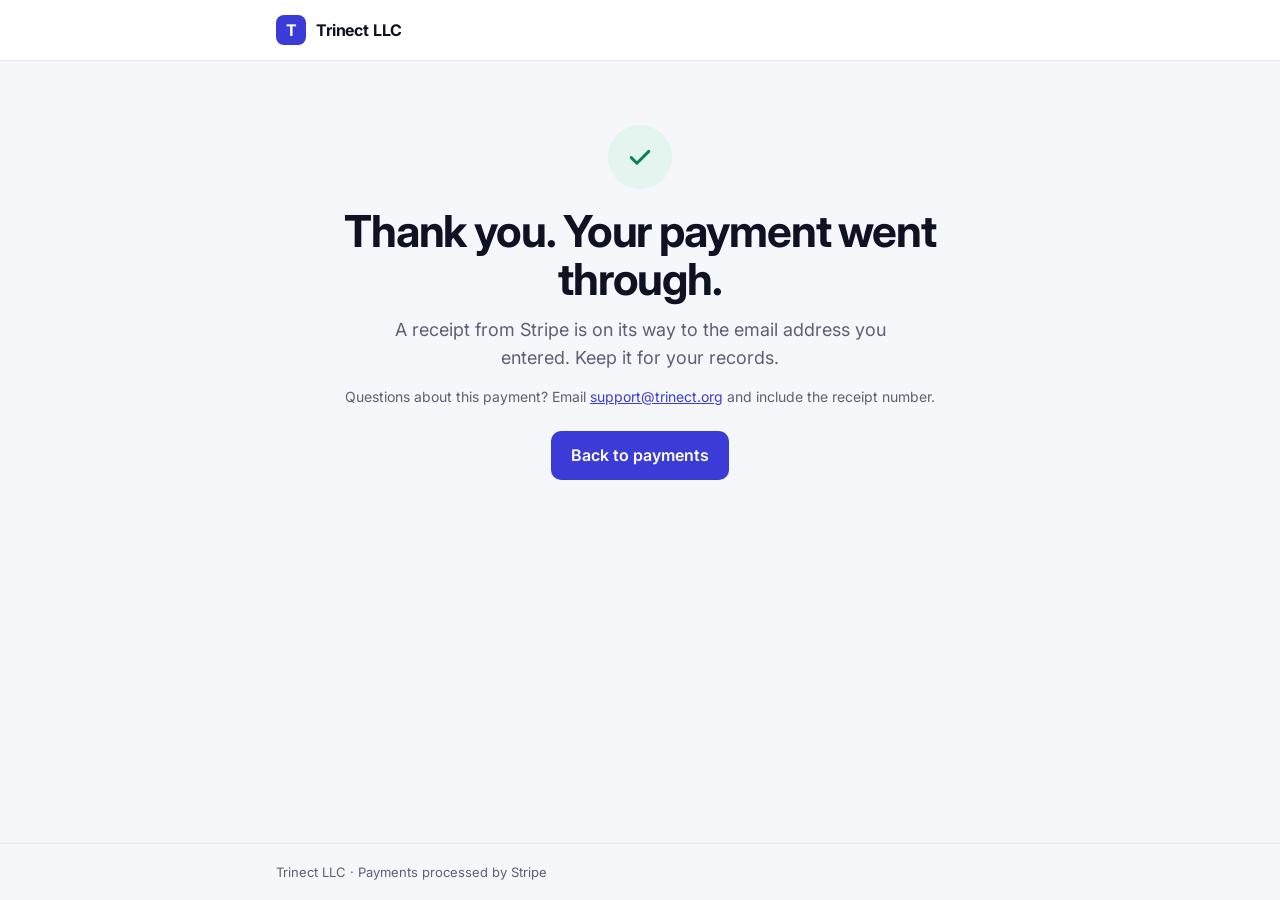
==== docs/thanks.html @ 1c783f17 "Trinect LLC payment page: static site + Stripe Payment Links setup Co-Authored-By: Claude Opus 5.5 <" ====
<!doctype html>
<html lang="en">
<head>
<meta charset="utf-8">
<meta name="viewport" content="width=device-width, initial-scale=1">
<title>Payment received</title>
<meta name="robots" content="noindex">
<link rel="preconnect" href="https://fonts.googleapis.com">
<link rel="preconnect" href="https://fonts.gstatic.com" crossorigin>
<link href="https://fonts.googleapis.com/css2?family=Inter:wght@400;500;600;700&display=swap" rel="stylesheet">
<link rel="stylesheet" href="style.css">
</head>
<body>
<header class="top">
  <div class="wrap top-in"><a class="brand" href="./"><span class="mark" aria-hidden="true">T</span>Trinect LLC</a></div>
</header>
<main class="wrap">
  <section class="hero done">
    <span class="tick" aria-hidden="true"><svg viewBox="0 0 24 24" width="30" height="30"><path fill="none" stroke="currentColor" stroke-width="2.4" stroke-linecap="round" stroke-linejoin="round" d="m5 12.5 4.5 4.5L19 7.5"/></svg></span>
    <h1>Thank you. Your payment went through.</h1>
    <p class="lead">A receipt from Stripe is on its way to the email address you entered. Keep it for your records.</p>
    <p class="small">Questions about this payment? Email <a href="mailto:support@trinect.org">support@trinect.org</a> and include the receipt number.</p>
    <p><a class="btn" href="./">Back to payments</a></p>
  </section>
</main>
<footer class="foot"><div class="wrap">Trinect LLC · Payments processed by Stripe</div></footer>
</body>
</html>
---- docs/style.css ----
:root {
  --bg: #f6f7fb;
  --card: #ffffff;
  --ink: #0f1222;
  --muted: #5b6075;
  --line: #e3e5ee;
  --accent: #3b3bd8;
  --accent-ink: #ffffff;
  --accent-soft: #ececfd;
  --ok: #10805a;
  --ok-soft: #e3f5ee;
  --warn-bg: #fff4dd;
  --warn-ink: #7a5000;
  --shadow: 0 1px 2px rgba(15, 18, 34, .05), 0 8px 24px rgba(15, 18, 34, .06);
}
@media (prefers-color-scheme: dark) {
  :root:not([data-theme="light"]) {
    --bg: #0d0f1a; --card: #161928; --ink: #eef0f8; --muted: #a2a7bd; --line: #262a3d;
    --accent: #8b8bff; --accent-ink: #0d0f1a; --accent-soft: #23264a; --ok: #4fd1a1; --ok-soft: #133328;
    --warn-bg: #3a2c0c; --warn-ink: #f5d48a; --shadow: 0 1px 2px rgba(0, 0, 0, .3), 0 8px 24px rgba(0, 0, 0, .35);
  }
}
:root[data-theme="dark"] {
  --bg: #0d0f1a; --card: #161928; --ink: #eef0f8; --muted: #a2a7bd; --line: #262a3d;
  --accent: #8b8bff; --accent-ink: #0d0f1a; --accent-soft: #23264a; --ok: #4fd1a1; --ok-soft: #133328;
  --warn-bg: #3a2c0c; --warn-ink: #f5d48a; --shadow: 0 1px 2px rgba(0, 0, 0, .3), 0 8px 24px rgba(0, 0, 0, .35);
}

* { box-sizing: border-box; }
html { -webkit-text-size-adjust: 100%; }
body {
  margin: 0; background: var(--bg); color: var(--ink);
  font: 16px/1.55 Inter, system-ui, -apple-system, "Segoe UI", Roboto, sans-serif;
  min-height: 100vh; display: flex; flex-direction: column;
}
a { color: var(--accent); }
.wrap { width: 100%; max-width: 760px; margin: 0 auto; padding: 0 16px; }

.top { border-bottom: 1px solid var(--line); background: var(--card); }
.top-in { display: flex; align-items: center; justify-content: space-between; height: 60px; gap: 12px; }
.brand { display: inline-flex; align-items: center; gap: 10px; font-weight: 700; letter-spacing: -.01em; color: var(--ink); text-decoration: none; }
.mark { width: 30px; height: 30px; border-radius: 8px; display: grid; place-items: center; background: var(--accent); color: var(--accent-ink); font-weight: 700; }
.secure { display: inline-flex; align-items: center; gap: 6px; font-size: 14px; color: var(--muted); }

main { flex: 1; padding-bottom: 48px; }
.hero { padding: 48px 0 28px; }
.eyebrow { margin: 0 0 8px; font-size: 13px; font-weight: 600; letter-spacing: .08em; text-transform: uppercase; color: var(--accent); }
h1 { margin: 0 0 12px; font-size: clamp(30px, 6vw, 44px); line-height: 1.1; letter-spacing: -.025em; }
.lead { margin: 0; max-width: 560px; font-size: 18px; color: var(--muted); }
.small { font-size: 14px; color: var(--muted); }

.notice { margin: 0 0 18px; padding: 12px 16px; border-radius: 10px; background: var(--warn-bg); color: var(--warn-ink); font-size: 15px; }
.notice a { color: inherit; font-weight: 600; }

.options { display: grid; gap: 14px; }
.option {
  display: flex; align-items: center; gap: 16px; padding: 20px; border-radius: 14px;
  background: var(--card); border: 1px solid var(--line); box-shadow: var(--shadow);
  color: var(--ink); text-decoration: none; transition: border-color .15s, transform .15s;
}
.option[href]:hover, .option[href]:focus-visible { border-color: var(--accent); transform: translateY(-1px); outline: none; }
.option[aria-disabled="true"], .option:not([href]) { opacity: .55; cursor: not-allowed; }
.opt-icon { flex: none; width: 48px; height: 48px; border-radius: 12px; display: grid; place-items: center; background: var(--accent-soft); color: var(--accent); }
.opt-body { flex: 1; min-width: 0; display: grid; gap: 2px; }
.opt-title { font-size: 18px; font-weight: 600; }
.opt-text { font-size: 15px; color: var(--muted); }
.opt-go { flex: none; font-size: 22px; color: var(--accent); }

.facts { display: grid; grid-template-columns: repeat(3, 1fr); gap: 20px; margin-top: 36px; padding-top: 28px; border-top: 1px solid var(--line); }
.facts h2 { margin: 0 0 4px; font-size: 15px; }
.facts p { margin: 0; font-size: 14px; color: var(--muted); }
@media (max-width: 620px) { .facts { grid-template-columns: 1fr; gap: 14px; } .option { padding: 16px; } }

.done { text-align: center; padding-top: 64px; }
.done .lead { margin: 0 auto 14px; }
.tick { display: inline-grid; place-items: center; width: 64px; height: 64px; border-radius: 50%; background: var(--ok-soft); color: var(--ok); margin-bottom: 18px; }
.btn { display: inline-block; margin-top: 8px; padding: 12px 20px; border-radius: 10px; background: var(--accent); color: var(--accent-ink); font-weight: 600; text-decoration: none; }

.foot { border-top: 1px solid var(--line); padding: 18px 0; font-size: 13px; color: var(--muted); }

@media (prefers-reduced-motion: reduce) { .option { transition: none; } }
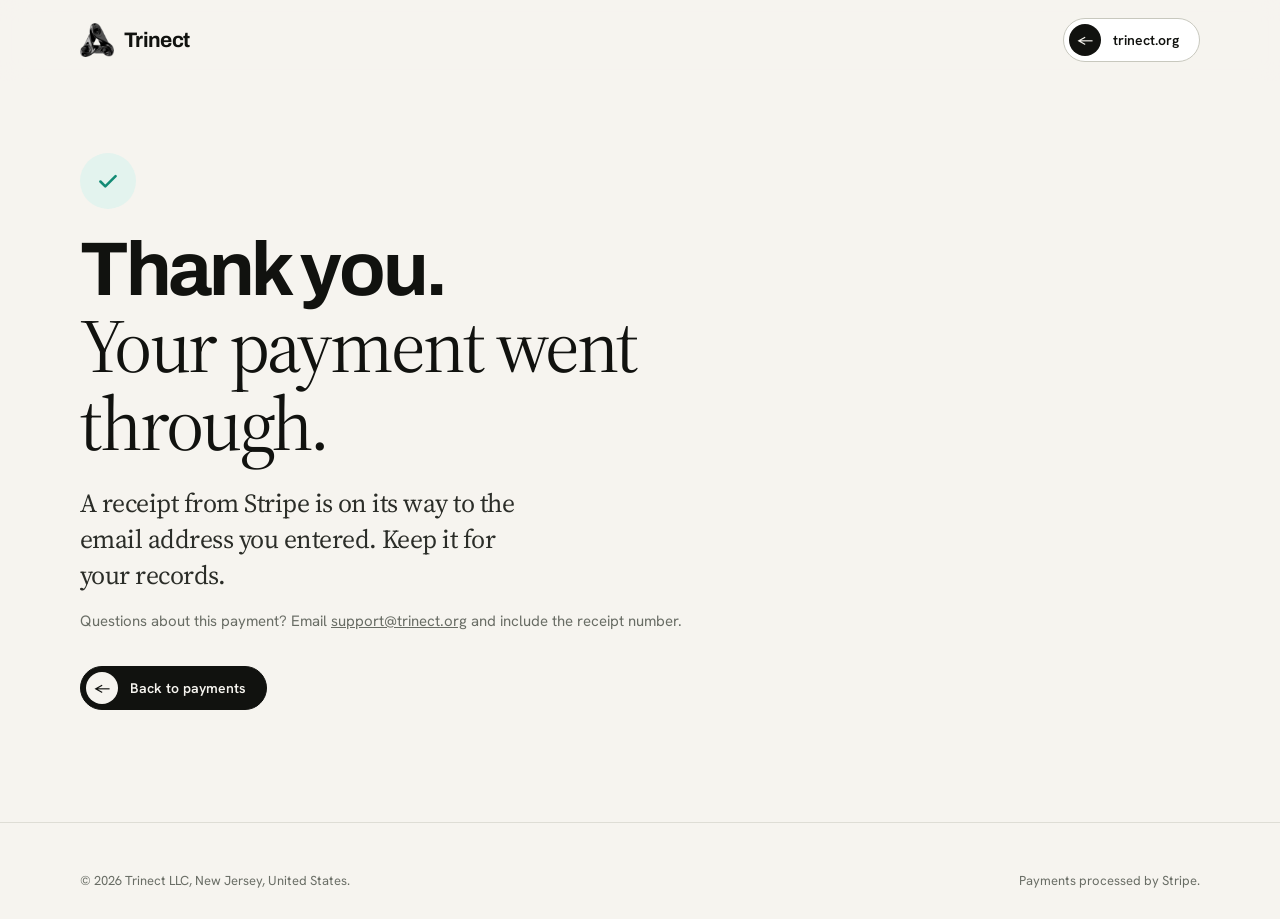
==== commit b80ad731: "Trinect look: paper and ink, Archivo + Source Serif headlines, pill buttons, black panel, trinect.or" ====
--- a/docs/thanks.html
+++ b/docs/thanks.html
@@ -5,24 +5,32 @@
 <meta name="viewport" content="width=device-width, initial-scale=1">
 <title>Payment received</title>
 <meta name="robots" content="noindex">
+<meta name="theme-color" content="#f6f4ef">
+<link rel="icon" href="brand/icon-64.png" type="image/png">
 <link rel="preconnect" href="https://fonts.googleapis.com">
 <link rel="preconnect" href="https://fonts.gstatic.com" crossorigin>
-<link href="https://fonts.googleapis.com/css2?family=Inter:wght@400;500;600;700&display=swap" rel="stylesheet">
+<link href="https://fonts.googleapis.com/css2?family=Archivo:wght@700&family=Hanken+Grotesk:wght@400;500;600&family=JetBrains+Mono:wght@500&family=Source+Serif+4:opsz,wght@8..60,400&display=swap" rel="stylesheet">
 <link rel="stylesheet" href="style.css">
 </head>
 <body>
 <header class="top">
-  <div class="wrap top-in"><a class="brand" href="./"><span class="mark" aria-hidden="true">T</span>Trinect LLC</a></div>
+  <div class="wrap top-in">
+    <a class="brand" href="https://www.trinect.org/"><img src="brand/trinect-mark-96.png" alt="" width="34" height="34">Trinect</a>
+    <a class="pill" href="https://www.trinect.org/"><span class="arr" aria-hidden="true">←</span>trinect.org</a>
+  </div>
 </header>
 <main class="wrap">
-  <section class="hero done">
-    <span class="tick" aria-hidden="true"><svg viewBox="0 0 24 24" width="30" height="30"><path fill="none" stroke="currentColor" stroke-width="2.4" stroke-linecap="round" stroke-linejoin="round" d="m5 12.5 4.5 4.5L19 7.5"/></svg></span>
-    <h1>Thank you. Your payment went through.</h1>
+  <section class="done">
+    <span class="tick" aria-hidden="true"><svg viewBox="0 0 24 24" width="26" height="26"><path fill="none" stroke="currentColor" stroke-width="2.4" stroke-linecap="round" stroke-linejoin="round" d="m5 12.5 4.5 4.5L19 7.5"/></svg></span>
+    <h1>Thank you.<span class="serif">Your payment went through.</span></h1>
     <p class="lead">A receipt from Stripe is on its way to the email address you entered. Keep it for your records.</p>
     <p class="small">Questions about this payment? Email <a href="mailto:support@trinect.org">support@trinect.org</a> and include the receipt number.</p>
-    <p><a class="btn" href="./">Back to payments</a></p>
+    <a class="pill dark" href="./"><span class="arr" aria-hidden="true">←</span>Back to payments</a>
   </section>
 </main>
-<footer class="foot"><div class="wrap">Trinect LLC · Payments processed by Stripe</div></footer>
+<footer class="foot">
+  <div class="wrap"><div class="foot-bottom" style="margin-top:0;border-top:0;padding-top:0"><span>© <span id="year"></span> Trinect LLC, New Jersey, United States.</span><span>Payments processed by Stripe.</span></div></div>
+</footer>
+<script>document.getElementById('year').textContent = new Date().getFullYear();</script>
 </body>
 </html>
--- a/docs/style.css
+++ b/docs/style.css
@@ -1,81 +1,120 @@
+/* Trinect's look (trinect.org): warm paper, near-black ink, Archivo display type that turns to Source
+   Serif, Hanken Grotesk for text, JetBrains Mono labels, hairline borders and pill buttons. */
 :root {
-  --bg: #f6f7fb;
+  --paper: #f6f4ef;
+  --paper-2: #eeece5;
   --card: #ffffff;
-  --ink: #0f1222;
-  --muted: #5b6075;
-  --line: #e3e5ee;
-  --accent: #3b3bd8;
-  --accent-ink: #ffffff;
-  --accent-soft: #ececfd;
-  --ok: #10805a;
-  --ok-soft: #e3f5ee;
-  --warn-bg: #fff4dd;
-  --warn-ink: #7a5000;
-  --shadow: 0 1px 2px rgba(15, 18, 34, .05), 0 8px 24px rgba(15, 18, 34, .06);
-}
-@media (prefers-color-scheme: dark) {
-  :root:not([data-theme="light"]) {
-    --bg: #0d0f1a; --card: #161928; --ink: #eef0f8; --muted: #a2a7bd; --line: #262a3d;
-    --accent: #8b8bff; --accent-ink: #0d0f1a; --accent-soft: #23264a; --ok: #4fd1a1; --ok-soft: #133328;
-    --warn-bg: #3a2c0c; --warn-ink: #f5d48a; --shadow: 0 1px 2px rgba(0, 0, 0, .3), 0 8px 24px rgba(0, 0, 0, .35);
-  }
-}
-:root[data-theme="dark"] {
-  --bg: #0d0f1a; --card: #161928; --ink: #eef0f8; --muted: #a2a7bd; --line: #262a3d;
-  --accent: #8b8bff; --accent-ink: #0d0f1a; --accent-soft: #23264a; --ok: #4fd1a1; --ok-soft: #133328;
-  --warn-bg: #3a2c0c; --warn-ink: #f5d48a; --shadow: 0 1px 2px rgba(0, 0, 0, .3), 0 8px 24px rgba(0, 0, 0, .35);
+  --ink: #11120f;
+  --ink-2: #2b2d28;
+  --muted: #696d65;
+  --muted-2: #8d9189;
+  --line: #deddd5;
+  --line-strong: #c8c8be;
+  --signal: #6657d9;
+  --signal-soft: #efedff;
+  --ok: #138b75;
+  --ok-soft: #e3f3ee;
+  --warn: #8a4b12;
+  --warn-soft: #fff0eb;
+  --display: "Archivo", "Hanken Grotesk", ui-sans-serif, system-ui, sans-serif;
+  --sans: "Hanken Grotesk", ui-sans-serif, system-ui, -apple-system, "Segoe UI", sans-serif;
+  --serif: "Source Serif 4", ui-serif, Georgia, serif;
+  --mono: "JetBrains Mono", ui-monospace, "SF Mono", Menlo, monospace;
+  --ease: cubic-bezier(.22, 1, .36, 1);
+  color-scheme: light;
 }
 
 * { box-sizing: border-box; }
 html { -webkit-text-size-adjust: 100%; }
 body {
-  margin: 0; background: var(--bg); color: var(--ink);
-  font: 16px/1.55 Inter, system-ui, -apple-system, "Segoe UI", Roboto, sans-serif;
+  margin: 0; background: var(--paper); color: var(--ink);
+  font: 16px/1.6 var(--sans);
   min-height: 100vh; display: flex; flex-direction: column;
+  -webkit-font-smoothing: antialiased;
 }
-a { color: var(--accent); }
-.wrap { width: 100%; max-width: 760px; margin: 0 auto; padding: 0 16px; }
+a { color: inherit; }
+.wrap { width: 100%; max-width: 1200px; margin: 0 auto; padding: 0 16px; }
+@media (min-width: 720px) { .wrap { padding: 0 40px; } }
+.label { font: 500 11px/1.4 var(--mono); letter-spacing: .14em; text-transform: uppercase; color: var(--muted); }
 
-.top { border-bottom: 1px solid var(--line); background: var(--card); }
-.top-in { display: flex; align-items: center; justify-content: space-between; height: 60px; gap: 12px; }
-.brand { display: inline-flex; align-items: center; gap: 10px; font-weight: 700; letter-spacing: -.01em; color: var(--ink); text-decoration: none; }
-.mark { width: 30px; height: 30px; border-radius: 8px; display: grid; place-items: center; background: var(--accent); color: var(--accent-ink); font-weight: 700; }
-.secure { display: inline-flex; align-items: center; gap: 6px; font-size: 14px; color: var(--muted); }
+/* Header */
+.top { position: sticky; top: 0; z-index: 5; background: rgba(246, 244, 239, .92); backdrop-filter: blur(12px); border-bottom: 1px solid transparent; }
+.top-in { display: flex; align-items: center; justify-content: space-between; gap: 16px; height: 80px; }
+.brand { display: inline-flex; align-items: center; gap: 10px; text-decoration: none; font: 700 21px/1 var(--display); letter-spacing: -.03em; }
+.brand img { width: 34px; height: 34px; }
+.top-right { display: flex; align-items: center; gap: 20px; }
+.secure { display: inline-flex; align-items: center; gap: 6px; }
+@media (max-width: 560px) { .secure { display: none; } .top-in { height: 68px; } }
 
-main { flex: 1; padding-bottom: 48px; }
-.hero { padding: 48px 0 28px; }
-.eyebrow { margin: 0 0 8px; font-size: 13px; font-weight: 600; letter-spacing: .08em; text-transform: uppercase; color: var(--accent); }
-h1 { margin: 0 0 12px; font-size: clamp(30px, 6vw, 44px); line-height: 1.1; letter-spacing: -.025em; }
-.lead { margin: 0; max-width: 560px; font-size: 18px; color: var(--muted); }
-.small { font-size: 14px; color: var(--muted); }
+/* Pill button with the black arrow circle, as on trinect.org */
+.pill {
+  display: inline-flex; align-items: center; gap: 12px; height: 44px; padding: 0 20px 0 5px;
+  border: 1px solid var(--line-strong); border-radius: 999px; background: var(--card);
+  font: 600 14px/1 var(--sans); color: var(--ink); text-decoration: none; white-space: nowrap;
+  transition: border-color .2s var(--ease), transform .2s var(--ease);
+}
+.pill .arr { width: 32px; height: 32px; border-radius: 50%; display: grid; place-items: center; background: var(--ink); color: var(--paper); transition: transform .25s var(--ease); }
+.pill:hover, .pill:focus-visible { border-color: var(--ink); outline: none; }
+.pill:hover .arr, .pill:focus-visible .arr { transform: translateX(3px); }
+.pill.dark { background: var(--ink); color: var(--paper); border-color: var(--ink); }
+.pill.dark .arr { background: var(--paper); color: var(--ink); }
 
-.notice { margin: 0 0 18px; padding: 12px 16px; border-radius: 10px; background: var(--warn-bg); color: var(--warn-ink); font-size: 15px; }
-.notice a { color: inherit; font-weight: 600; }
+/* Hero */
+main { flex: 1; }
+.hero { display: grid; gap: 28px; padding: 56px 0 48px; align-items: end; }
+@media (min-width: 900px) { .hero { grid-template-columns: 1.15fr 1fr; gap: 64px; padding: 96px 0 72px; } }
+h1 { margin: 0; font: 700 clamp(44px, 8vw, 92px)/.98 var(--display); letter-spacing: -.045em; }
+h1 .serif { display: block; font: 400 1em/1.02 var(--serif); letter-spacing: -.035em; }
+.lead { margin: 0; font: 400 clamp(20px, 2.2vw, 26px)/1.4 var(--serif); letter-spacing: -.02em; color: var(--ink-2); max-width: 30ch; }
 
-.options { display: grid; gap: 14px; }
+.notice { margin: 0 0 20px; padding: 14px 18px; border-radius: 12px; background: var(--warn-soft); color: var(--warn); font-size: 15px; }
+.notice a { font-weight: 600; }
+
+/* Payment options */
+.options { display: grid; gap: 16px; }
+@media (min-width: 820px) { .options { grid-template-columns: 1fr 1fr; gap: 20px; } }
 .option {
-  display: flex; align-items: center; gap: 16px; padding: 20px; border-radius: 14px;
-  background: var(--card); border: 1px solid var(--line); box-shadow: var(--shadow);
-  color: var(--ink); text-decoration: none; transition: border-color .15s, transform .15s;
+  display: flex; flex-direction: column; gap: 14px; padding: 28px; border-radius: 16px;
+  background: var(--card); border: 1px solid var(--line); text-decoration: none; color: var(--ink);
+  transition: border-color .2s var(--ease), transform .25s var(--ease), box-shadow .25s var(--ease);
 }
-.option[href]:hover, .option[href]:focus-visible { border-color: var(--accent); transform: translateY(-1px); outline: none; }
-.option[aria-disabled="true"], .option:not([href]) { opacity: .55; cursor: not-allowed; }
-.opt-icon { flex: none; width: 48px; height: 48px; border-radius: 12px; display: grid; place-items: center; background: var(--accent-soft); color: var(--accent); }
-.opt-body { flex: 1; min-width: 0; display: grid; gap: 2px; }
-.opt-title { font-size: 18px; font-weight: 600; }
-.opt-text { font-size: 15px; color: var(--muted); }
-.opt-go { flex: none; font-size: 22px; color: var(--accent); }
+.option[href]:hover, .option[href]:focus-visible { border-color: var(--ink); transform: translateY(-2px); box-shadow: 0 18px 40px -24px rgba(17, 18, 15, .35); outline: none; }
+.option:not([href]) { cursor: not-allowed; }
+.option:not([href]) .pill { opacity: .45; }
+.option h2 { margin: 0; font: 700 30px/1.05 var(--display); letter-spacing: -.035em; }
+.option p { margin: 0; color: var(--muted); font-size: 16px; max-width: 38ch; }
+.option .pill { align-self: flex-start; margin-top: 6px; }
+.option .pill:hover { border-color: var(--line-strong); }
 
-.facts { display: grid; grid-template-columns: repeat(3, 1fr); gap: 20px; margin-top: 36px; padding-top: 28px; border-top: 1px solid var(--line); }
-.facts h2 { margin: 0 0 4px; font-size: 15px; }
-.facts p { margin: 0; font-size: 14px; color: var(--muted); }
-@media (max-width: 620px) { .facts { grid-template-columns: 1fr; gap: 14px; } .option { padding: 16px; } }
+/* The black panel */
+.panel { margin: 56px 0 0; padding: 40px 28px; border-radius: 24px; background: var(--ink); color: var(--paper); }
+@media (min-width: 720px) { .panel { padding: 64px 56px; } }
+.panel h2 { margin: 0 0 32px; font: 400 clamp(30px, 4.4vw, 52px)/1.05 var(--serif); letter-spacing: -.035em; }
+.panel h2 b { font: 700 1em/1 var(--display); letter-spacing: -.045em; }
+.facts { display: grid; gap: 24px; }
+@media (min-width: 820px) { .facts { grid-template-columns: repeat(3, 1fr); gap: 32px; } }
+.facts > div { border-top: 1px solid rgba(246, 244, 239, .2); padding-top: 18px; }
+.facts .label { color: rgba(246, 244, 239, .55); }
+.facts h3 { margin: 8px 0 6px; font: 700 20px/1.2 var(--display); letter-spacing: -.02em; }
+.facts p { margin: 0; color: rgba(246, 244, 239, .72); font-size: 15px; }
+.facts a { color: var(--paper); }
 
-.done { text-align: center; padding-top: 64px; }
-.done .lead { margin: 0 auto 14px; }
-.tick { display: inline-grid; place-items: center; width: 64px; height: 64px; border-radius: 50%; background: var(--ok-soft); color: var(--ok); margin-bottom: 18px; }
-.btn { display: inline-block; margin-top: 8px; padding: 12px 20px; border-radius: 10px; background: var(--accent); color: var(--accent-ink); font-weight: 600; text-decoration: none; }
+/* Thank-you page */
+.done { padding: 72px 0 40px; max-width: 760px; }
+.tick { display: inline-grid; place-items: center; width: 56px; height: 56px; border-radius: 50%; background: var(--ok-soft); color: var(--ok); margin-bottom: 24px; }
+.done h1 { font-size: clamp(40px, 7vw, 76px); }
+.done .lead { margin: 22px 0 14px; max-width: 34ch; }
+.small { font-size: 15px; color: var(--muted); }
+.done .pill { margin-top: 18px; }
 
-.foot { border-top: 1px solid var(--line); padding: 18px 0; font-size: 13px; color: var(--muted); }
+/* Footer */
+.foot { margin-top: 72px; border-top: 1px solid var(--line); padding: 48px 0 28px; }
+.foot-grid { display: grid; gap: 32px; }
+@media (min-width: 820px) { .foot-grid { grid-template-columns: 2fr 1fr 1fr; } }
+.foot .tag { margin: 18px 0 0; font: 400 26px/1.25 var(--serif); letter-spacing: -.02em; color: var(--ink-2); max-width: 16ch; }
+.foot ul { list-style: none; margin: 14px 0 0; padding: 0; display: grid; gap: 10px; }
+.foot ul a { text-decoration: none; font-size: 15px; }
+.foot ul a:hover { text-decoration: underline; }
+.foot-bottom { margin-top: 40px; padding-top: 20px; border-top: 1px solid var(--line); display: flex; flex-wrap: wrap; gap: 8px 24px; justify-content: space-between; font-size: 13px; color: var(--muted); }
 
-@media (prefers-reduced-motion: reduce) { .option { transition: none; } }
+@media (prefers-reduced-motion: reduce) { .pill, .pill .arr, .option { transition: none; } }
